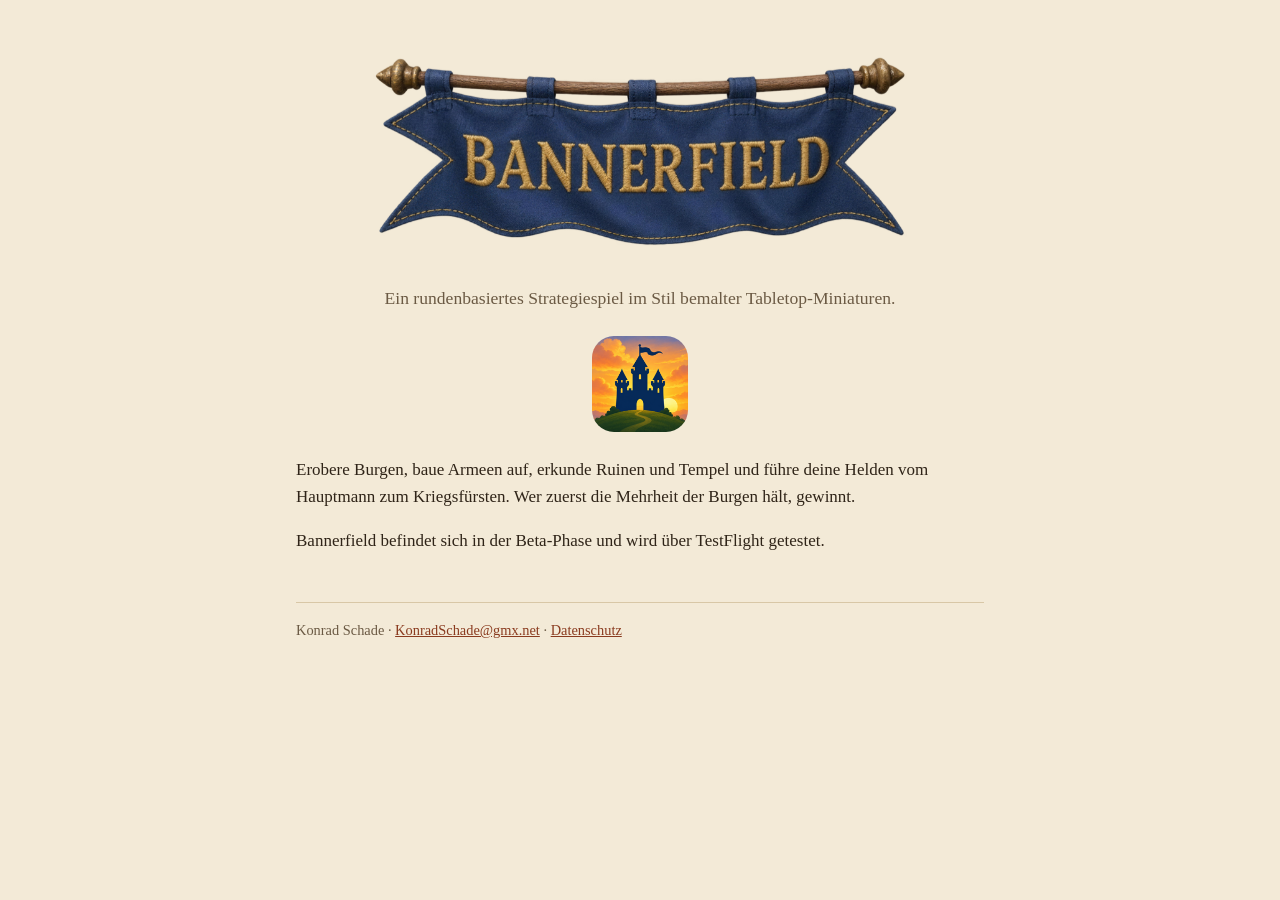
==== index.html @ 372ec052 "Bannerfield-Website mit Datenschutzerklärung Co-Authored-By: Claude Opus 5.5 <noreply@anthropic.com>" ====
<!doctype html>
<html lang="de">
<head>
<meta charset="utf-8">
<meta name="viewport" content="width=device-width, initial-scale=1">
<title>Bannerfield</title>
<link rel="stylesheet" href="style.css">
<link rel="icon" href="icon.png">
</head>
<body>
<main>
  <img class="logo" src="logo.png" alt="Bannerfield">
  <p class="lead">Ein rundenbasiertes Strategiespiel im Stil bemalter Tabletop-Miniaturen.</p>
  <img class="icon" src="icon.png" alt="">
  <p>Erobere Burgen, baue Armeen auf, erkunde Ruinen und Tempel und führe deine Helden vom Hauptmann
  zum Kriegsfürsten. Wer zuerst die Mehrheit der Burgen hält, gewinnt.</p>
  <p>Bannerfield befindet sich in der Beta-Phase und wird über TestFlight getestet.</p>
  <footer>
    Konrad Schade · <a href="mailto:KonradSchade@gmx.net">KonradSchade@gmx.net</a> ·
    <a href="datenschutz/">Datenschutz</a>
  </footer>
</main>
</body>
</html>
---- style.css ----
:root { --bg: #f3ead7; --ink: #2f2418; --muted: #6b5a44; --line: #d8c7a6; --accent: #8a3b1f; }
@media (prefers-color-scheme: dark) {
  :root { --bg: #1f1a14; --ink: #efe4cf; --muted: #b8a68a; --line: #4a3d2e; --accent: #e09a6b; }
}
* { box-sizing: border-box; }
body { margin: 0; background: var(--bg); color: var(--ink);
  font: 17px/1.6 "Iowan Old Style", "Palatino Linotype", Palatino, Georgia, serif; }
main { max-width: 720px; margin: 0 auto; padding: 32px 16px 64px; }
h1, h2 { line-height: 1.25; letter-spacing: 0.02em; }
h1 { font-size: 1.8rem; margin-top: 0.5em; }
h2 { font-size: 1.2rem; margin-top: 2em; }
a { color: var(--accent); }
.logo { display: block; width: 100%; max-width: 560px; height: auto; margin: 0 auto 8px; }
.lead { font-size: 1.1rem; color: var(--muted); text-align: center; }
.icon { display: block; width: 96px; height: 96px; border-radius: 22px; margin: 24px auto; }
footer { margin-top: 48px; padding-top: 16px; border-top: 1px solid var(--line); color: var(--muted); font-size: 0.9rem; }
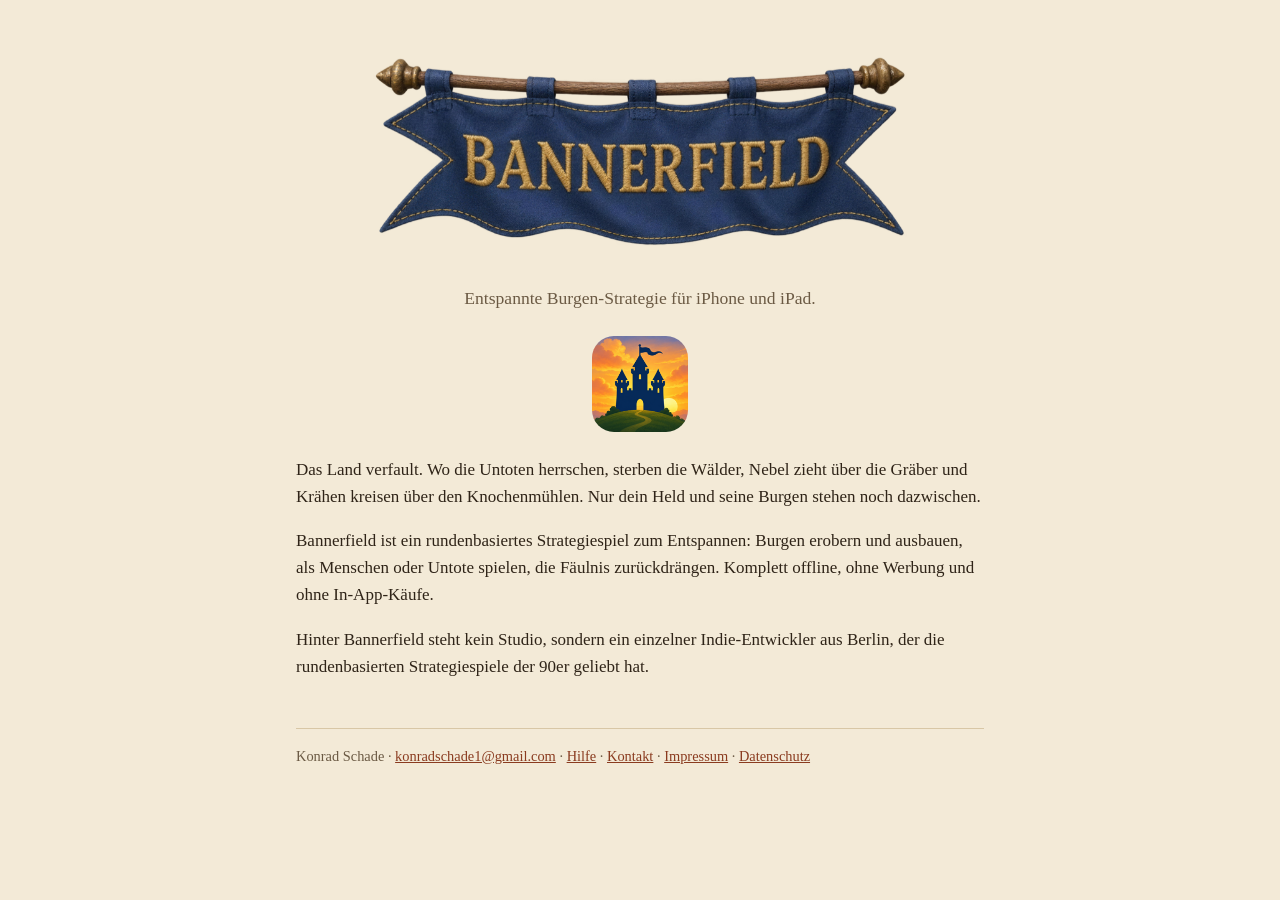
==== commit 78de8687: "Impressum, Kontaktformular, Hilfeseite, Datenschutz um Feedback, Kontaktformular und Kauf über Apple" ====
--- a/index.html
+++ b/index.html
@@ -10,14 +10,17 @@
 <body>
 <main>
   <img class="logo" src="logo.png" alt="Bannerfield">
-  <p class="lead">Ein rundenbasiertes Strategiespiel im Stil bemalter Tabletop-Miniaturen.</p>
+  <p class="lead">Entspannte Burgen-Strategie für iPhone und iPad.</p>
   <img class="icon" src="icon.png" alt="">
-  <p>Erobere Burgen, baue Armeen auf, erkunde Ruinen und Tempel und führe deine Helden vom Hauptmann
-  zum Kriegsfürsten. Wer zuerst die Mehrheit der Burgen hält, gewinnt.</p>
-  <p>Bannerfield befindet sich in der Beta-Phase und wird über TestFlight getestet.</p>
+  <p>Das Land verfault. Wo die Untoten herrschen, sterben die Wälder, Nebel zieht über die Gräber und Krähen
+  kreisen über den Knochenmühlen. Nur dein Held und seine Burgen stehen noch dazwischen.</p>
+  <p>Bannerfield ist ein rundenbasiertes Strategiespiel zum Entspannen: Burgen erobern und ausbauen, als Menschen
+  oder Untote spielen, die Fäulnis zurückdrängen. Komplett offline, ohne Werbung und ohne In-App-Käufe.</p>
+  <p>Hinter Bannerfield steht kein Studio, sondern ein einzelner Indie-Entwickler aus Berlin, der die
+  rundenbasierten Strategiespiele der 90er geliebt hat.</p>
   <footer>
-    Konrad Schade · <a href="mailto:KonradSchade@gmx.net">KonradSchade@gmx.net</a> ·
-    <a href="datenschutz/">Datenschutz</a>
+    Konrad Schade · <a href="mailto:konradschade1@gmail.com">konradschade1@gmail.com</a> ·
+    <a href="support/">Hilfe</a> · <a href="kontakt/">Kontakt</a> · <a href="impressum/">Impressum</a> · <a href="datenschutz/">Datenschutz</a>
   </footer>
 </main>
 </body>
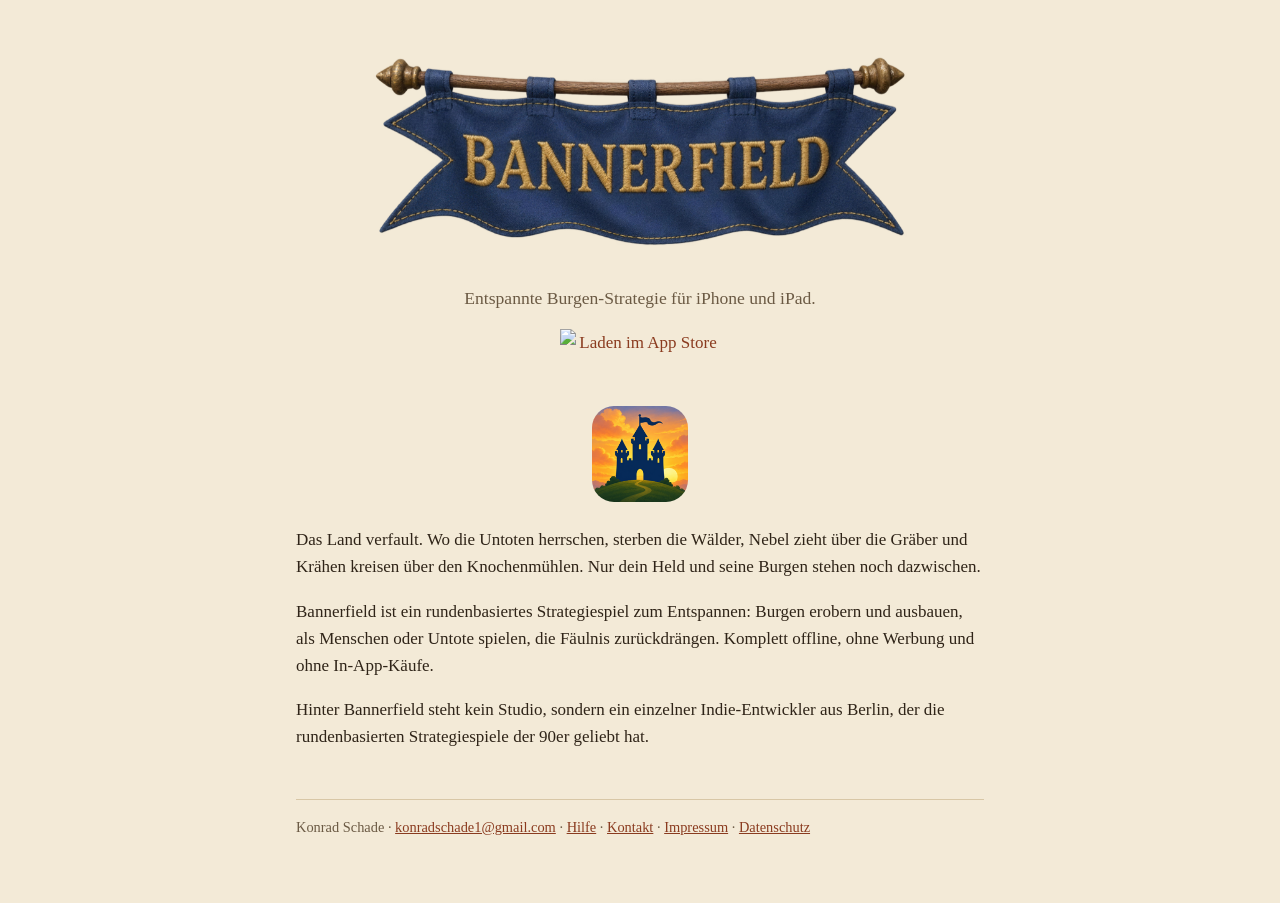
==== commit 9396cf42: "App-Store-Badge mit Link zur Bannerfield-Seite auf der Startseite Co-Authored-By: Claude Opus 5.5 <n" ====
--- a/index.html
+++ b/index.html
@@ -11,6 +11,7 @@
 <main>
   <img class="logo" src="logo.png" alt="Bannerfield">
   <p class="lead">Entspannte Burgen-Strategie für iPhone und iPad.</p>
+  <p class="store"><a href="https://apps.apple.com/de/app/bannerfield/id6818740691"><img src="https://tools.applemarketingtools.com/api/badges/download-on-the-app-store/black/de-de?size=250x83" alt="Laden im App Store" width="160" height="53"></a></p>
   <img class="icon" src="icon.png" alt="">
   <p>Das Land verfault. Wo die Untoten herrschen, sterben die Wälder, Nebel zieht über die Gräber und Krähen
   kreisen über den Knochenmühlen. Nur dein Held und seine Burgen stehen noch dazwischen.</p>
--- a/style.css
+++ b/style.css
@@ -12,5 +12,7 @@
 a { color: var(--accent); }
 .logo { display: block; width: 100%; max-width: 560px; height: auto; margin: 0 auto 8px; }
 .lead { font-size: 1.1rem; color: var(--muted); text-align: center; }
+.store { text-align: center; margin: 16px 0 0; }
+.store img { display: inline-block; height: 53px; width: auto; }
 .icon { display: block; width: 96px; height: 96px; border-radius: 22px; margin: 24px auto; }
 footer { margin-top: 48px; padding-top: 16px; border-top: 1px solid var(--line); color: var(--muted); font-size: 0.9rem; }
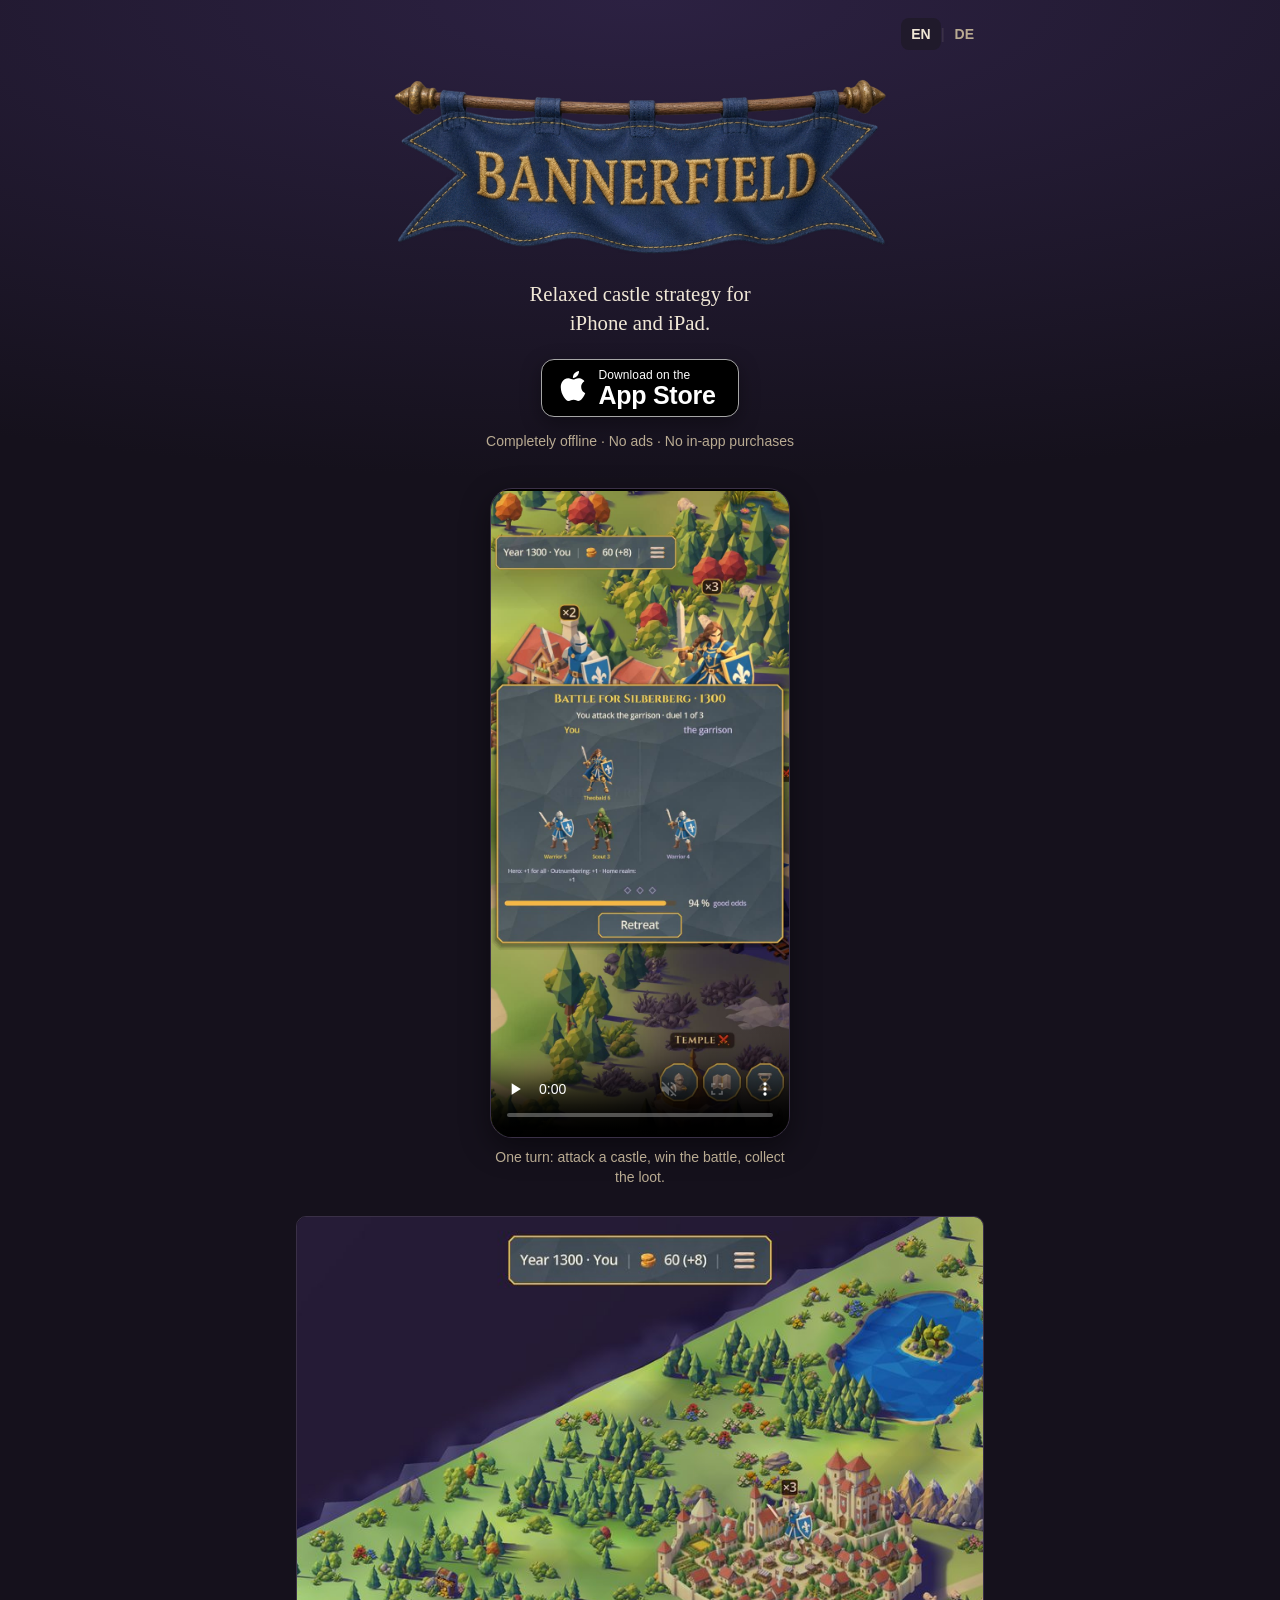
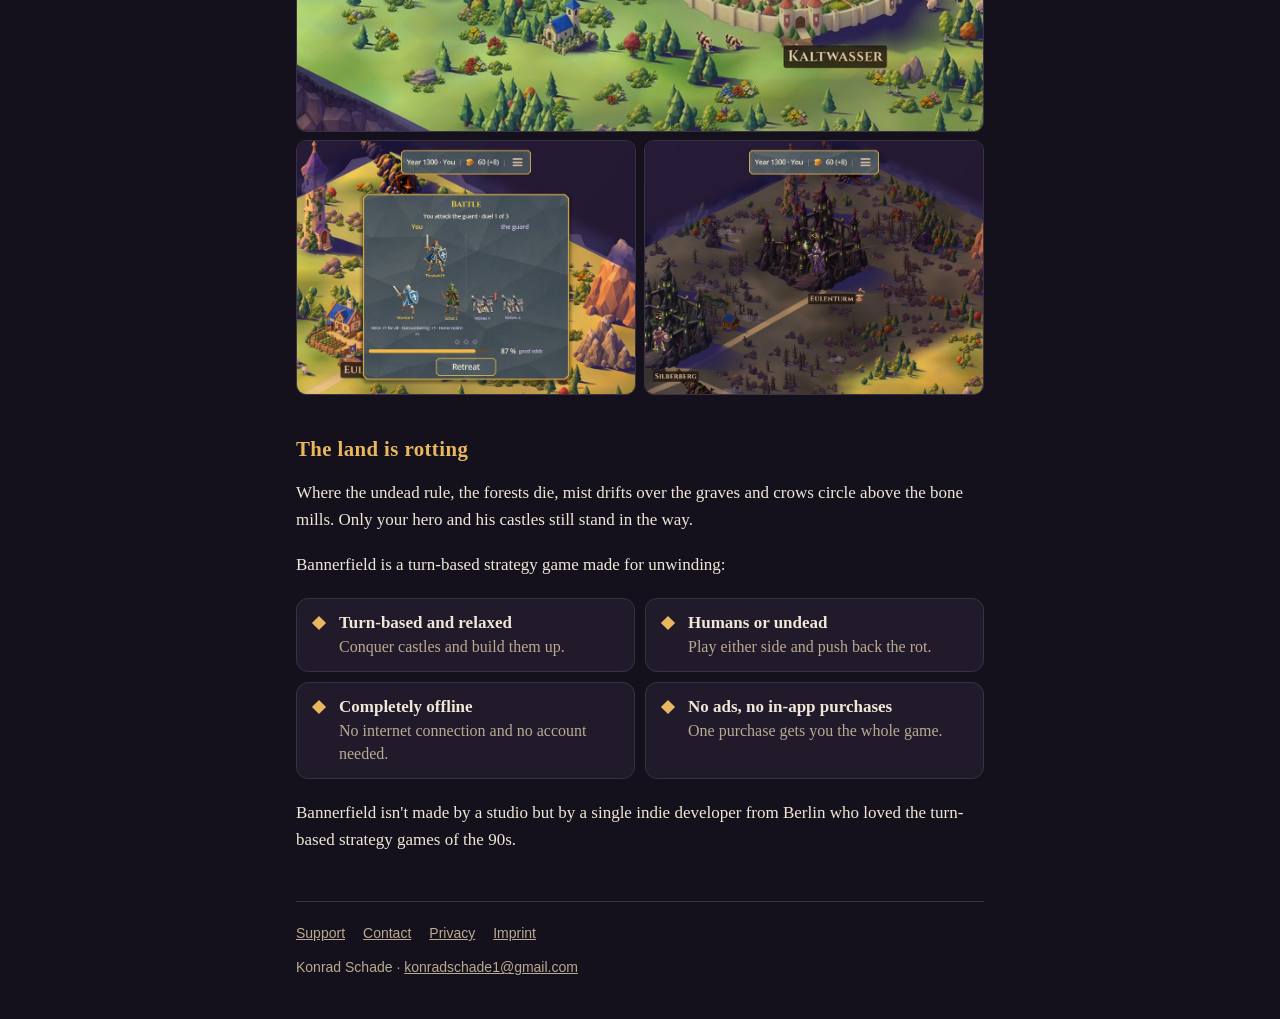
==== commit 10cefeac: "Englische Startseite, deutsche Fassung unter /de/, eigener App-Store-Knopf, Video und Spielszenen au" ====
--- a/index.html
+++ b/index.html
@@ -1,27 +1,76 @@
 <!doctype html>
-<html lang="de">
+<html lang="en">
 <head>
 <meta charset="utf-8">
 <meta name="viewport" content="width=device-width, initial-scale=1">
-<title>Bannerfield</title>
+<title>Bannerfield – relaxed castle strategy for iPhone and iPad</title>
+<meta name="description" content="Bannerfield is a relaxing turn-based strategy game for iPhone and iPad: conquer and upgrade castles, play as humans or undead, push back the rot. Completely offline, no ads, no in-app purchases.">
+<meta name="theme-color" content="#15111c">
+<meta name="apple-itunes-app" content="app-id=6818740691">
+<meta property="og:type" content="website">
+<meta property="og:title" content="Bannerfield">
+<meta property="og:description" content="Relaxed castle strategy for iPhone and iPad.">
+<meta property="og:url" content="https://konradschade.github.io/bannerfield/">
+<meta property="og:image" content="https://konradschade.github.io/bannerfield/media/castle_en.jpg">
+<link rel="alternate" hreflang="en" href="https://konradschade.github.io/bannerfield/">
+<link rel="alternate" hreflang="de" href="https://konradschade.github.io/bannerfield/de/">
+<link rel="alternate" hreflang="x-default" href="https://konradschade.github.io/bannerfield/">
 <link rel="stylesheet" href="style.css">
 <link rel="icon" href="icon.png">
+<link rel="apple-touch-icon" href="icon.png">
 </head>
 <body>
 <main>
-  <img class="logo" src="logo.png" alt="Bannerfield">
-  <p class="lead">Entspannte Burgen-Strategie für iPhone und iPad.</p>
-  <p class="store"><a href="https://apps.apple.com/de/app/bannerfield/id6818740691"><img src="https://tools.applemarketingtools.com/api/badges/download-on-the-app-store/black/de-de?size=250x83" alt="Laden im App Store" width="160" height="53"></a></p>
-  <img class="icon" src="icon.png" alt="">
-  <p>Das Land verfault. Wo die Untoten herrschen, sterben die Wälder, Nebel zieht über die Gräber und Krähen
-  kreisen über den Knochenmühlen. Nur dein Held und seine Burgen stehen noch dazwischen.</p>
-  <p>Bannerfield ist ein rundenbasiertes Strategiespiel zum Entspannen: Burgen erobern und ausbauen, als Menschen
-  oder Untote spielen, die Fäulnis zurückdrängen. Komplett offline, ohne Werbung und ohne In-App-Käufe.</p>
-  <p>Hinter Bannerfield steht kein Studio, sondern ein einzelner Indie-Entwickler aus Berlin, der die
-  rundenbasierten Strategiespiele der 90er geliebt hat.</p>
+  <header class="topbar">
+    <nav class="lang" aria-label="Language">
+      <a href="./" lang="en" aria-current="page">EN</a>|<a href="de/" lang="de" hreflang="de">DE</a>
+    </nav>
+  </header>
+
+  <section class="hero">
+    <h1><img class="logo" src="logo.png" alt="Bannerfield" width="900" height="376"></h1>
+    <p class="pitch">Relaxed castle strategy for iPhone and iPad.</p>
+    <a class="appstore" href="https://apps.apple.com/app/bannerfield/id6818740691">
+      <svg viewBox="0 0 24 24" aria-hidden="true"><path d="M12.152 6.896c-.948 0-2.415-1.078-3.96-1.04-2.04.027-3.91 1.183-4.961 3.014-2.117 3.675-.546 9.103 1.519 12.09 1.013 1.454 2.208 3.09 3.792 3.039 1.52-.065 2.09-.987 3.935-.987 1.831 0 2.35.987 3.96.948 1.637-.026 2.676-1.48 3.676-2.948 1.156-1.688 1.636-3.325 1.662-3.415-.039-.013-3.182-1.221-3.22-4.857-.026-3.04 2.48-4.494 2.597-4.559-1.429-2.09-3.623-2.324-4.39-2.376-2-.156-3.675 1.09-4.61 1.09zM15.53 3.83c.843-1.012 1.4-2.427 1.245-3.83-1.207.052-2.662.805-3.532 1.818-.78.896-1.454 2.338-1.273 3.714 1.338.104 2.715-.688 3.559-1.701"/></svg>
+      <span><small>Download on the</small><b>App Store</b></span>
+    </a>
+    <p class="facts"><span>Completely offline</span> · <span>No ads</span> · <span>No in-app purchases</span></p>
+  </section>
+
+  <section class="media" aria-label="Gameplay">
+    <figure class="video">
+      <video controls playsinline muted loop preload="none" width="720" height="1560" poster="media/gameplay_poster.jpg">
+        <source src="media/gameplay.mp4" type="video/mp4">
+      </video>
+      <figcaption>One turn: attack a castle, win the battle, collect the loot.</figcaption>
+    </figure>
+    <div class="shots">
+      <a href="media/castle_en.jpg"><img src="media/castle_en.jpg" width="900" height="585" loading="lazy" alt="The neutral castle Kaltwasser by a lake"></a>
+      <a href="media/battle_en.jpg"><img src="media/battle_en.jpg" width="900" height="585" loading="lazy" alt="A battle against the wolves guarding a special site"></a>
+      <a href="media/rot_en.jpg"><img src="media/rot_en.jpg" width="900" height="585" loading="lazy" alt="Undead castles in the rotting land"></a>
+    </div>
+  </section>
+
+  <section>
+    <h2>The land is rotting</h2>
+    <p>Where the undead rule, the forests die, mist drifts over the graves and crows circle above the bone
+    mills. Only your hero and his castles still stand in the way.</p>
+    <p>Bannerfield is a turn-based strategy game made for unwinding:</p>
+    <ul class="features">
+      <li><b>Turn-based and relaxed</b>Conquer castles and build them up.</li>
+      <li><b>Humans or undead</b>Play either side and push back the rot.</li>
+      <li><b>Completely offline</b>No internet connection and no account needed.</li>
+      <li><b>No ads, no <span class="nw">in-app</span> purchases</b>One purchase gets you the whole game.</li>
+    </ul>
+    <p>Bannerfield isn't made by a studio but by a single indie developer from Berlin who loved the
+    turn-based strategy games of the 90s.</p>
+  </section>
+
   <footer>
-    Konrad Schade · <a href="mailto:konradschade1@gmail.com">konradschade1@gmail.com</a> ·
-    <a href="support/">Hilfe</a> · <a href="kontakt/">Kontakt</a> · <a href="impressum/">Impressum</a> · <a href="datenschutz/">Datenschutz</a>
+    <nav aria-label="Footer">
+      <a href="support/">Support</a><a href="contact/">Contact</a><a href="datenschutz/">Privacy</a><a href="impressum/">Imprint</a>
+    </nav>
+    Konrad Schade · <a href="mailto:konradschade1@gmail.com">konradschade1@gmail.com</a>
   </footer>
 </main>
 </body>
--- a/style.css
+++ b/style.css
@@ -1,18 +1,100 @@
-:root { --bg: #f3ead7; --ink: #2f2418; --muted: #6b5a44; --line: #d8c7a6; --accent: #8a3b1f; }
-@media (prefers-color-scheme: dark) {
-  :root { --bg: #1f1a14; --ink: #efe4cf; --muted: #b8a68a; --line: #4a3d2e; --accent: #e09a6b; }
+/* Bannerfield-Website: immer dunkel, mobil zuerst, keine externen Schriften oder Dienste */
+:root {
+  color-scheme: dark;
+  --bg: #15111c; --bg2: #201a2b; --ink: #f0e7d6; --muted: #b9ab92; --line: #3a3047;
+  --accent: #e8b75e; --link: #f2c47c;
+  --serif: "Iowan Old Style", "Palatino Linotype", Palatino, Georgia, serif;
+  --sans: -apple-system, BlinkMacSystemFont, "Segoe UI", Roboto, Helvetica, Arial, sans-serif;
 }
 * { box-sizing: border-box; }
-body { margin: 0; background: var(--bg); color: var(--ink);
-  font: 17px/1.6 "Iowan Old Style", "Palatino Linotype", Palatino, Georgia, serif; }
-main { max-width: 720px; margin: 0 auto; padding: 32px 16px 64px; }
-h1, h2 { line-height: 1.25; letter-spacing: 0.02em; }
-h1 { font-size: 1.8rem; margin-top: 0.5em; }
-h2 { font-size: 1.2rem; margin-top: 2em; }
-a { color: var(--accent); }
-.logo { display: block; width: 100%; max-width: 560px; height: auto; margin: 0 auto 8px; }
-.lead { font-size: 1.1rem; color: var(--muted); text-align: center; }
-.store { text-align: center; margin: 16px 0 0; }
-.store img { display: inline-block; height: 53px; width: auto; }
-.icon { display: block; width: 96px; height: 96px; border-radius: 22px; margin: 24px auto; }
-footer { margin-top: 48px; padding-top: 16px; border-top: 1px solid var(--line); color: var(--muted); font-size: 0.9rem; }
+html { -webkit-text-size-adjust: 100%; background: var(--bg); }
+body {
+  margin: 0; color: var(--ink); font: 17px/1.6 var(--serif); overflow-wrap: break-word;
+  background: var(--bg) radial-gradient(ellipse 120% 480px at 50% 0, #2c2142 0%, rgba(21, 17, 28, 0) 100%) no-repeat;
+}
+main { max-width: 720px; margin: 0 auto; padding: 12px 16px 40px; }
+img, video { max-width: 100%; }
+a { color: var(--link); }
+h1, h2, h3 { line-height: 1.25; letter-spacing: 0.02em; }
+h1 { font-size: 1.8rem; margin: 0.6em 0 0.4em; }
+h2 { font-size: 1.3rem; margin: 2em 0 0.5em; color: var(--accent); }
+h3 { font-size: 1.05rem; margin: 1.6em 0 0.3em; }
+
+/* Kopfzeile: Zurück-Link links, Sprachumschalter EN | DE rechts */
+.topbar { display: flex; align-items: center; gap: 12px; min-height: 44px; font: 15px/1.4 var(--sans); }
+.topbar .back { text-decoration: none; }
+.lang { margin-left: auto; display: flex; align-items: center; font: 600 14px/1 var(--sans); color: var(--line); }
+.lang a { padding: 9px 10px; border-radius: 8px; text-decoration: none; color: var(--muted); }
+.lang a:hover { color: var(--ink); }
+.lang a[aria-current] { color: var(--ink); background: var(--bg2); }
+
+/* Kopf der Startseite */
+.hero { text-align: center; }
+.hero h1 { margin: 0; }
+.logo { display: block; width: 100%; max-width: 520px; height: auto; margin: 0 auto; }
+.pitch { font-size: 1.3rem; line-height: 1.4; margin: 6px auto 22px; max-width: 26ch; }
+
+/* Eigener App-Store-Knopf (kein nachgeladenes Badge) */
+.appstore {
+  display: inline-flex; align-items: center; gap: 10px; min-height: 58px; padding: 8px 22px 8px 16px;
+  background: #000; color: #fff; border: 1px solid #a6a6a6; border-radius: 13px;
+  font-family: var(--sans); text-decoration: none; text-align: left;
+  box-shadow: 0 6px 20px rgba(0, 0, 0, 0.35); transition: transform 0.12s, border-color 0.12s;
+}
+.appstore:hover { border-color: #fff; }
+.appstore:active { transform: scale(0.97); }
+.appstore:focus-visible { outline: 3px solid var(--accent); outline-offset: 3px; }
+.appstore svg { width: 30px; height: 30px; flex: none; fill: currentColor; margin-top: -4px; }
+.appstore span { display: flex; flex-direction: column; line-height: 1.05; }
+.appstore small { font-size: 12px; font-weight: 500; letter-spacing: 0.01em; }
+.appstore b { font-size: 25px; font-weight: 600; letter-spacing: -0.01em; }
+.facts { margin: 14px 0 0; color: var(--muted); font: 14px/1.5 var(--sans); }
+.facts span, .nw { white-space: nowrap; }
+
+/* Video und Spielszenen */
+.media { margin: 36px 0 0; }
+.video { margin: 0 auto; width: min(100%, 300px, 34vh); }
+.video video {
+  display: block; width: 100%; height: auto; aspect-ratio: 720 / 1560;
+  background: #000; border-radius: 22px; border: 1px solid var(--line);
+  box-shadow: 0 10px 30px rgba(0, 0, 0, 0.45);
+}
+.media figcaption { margin-top: 10px; text-align: center; color: var(--muted); font: 14px/1.4 var(--sans); }
+.shots { display: grid; grid-template-columns: 1fr 1fr; gap: 8px; margin-top: 28px; }
+.shots a:first-child { grid-column: 1 / -1; }
+.shots img {
+  display: block; width: 100%; height: auto; aspect-ratio: 4 / 3; object-fit: cover;
+  border-radius: 10px; border: 1px solid var(--line);
+}
+
+/* Beschreibung und Stichpunkte */
+.features { list-style: none; padding: 0; margin: 20px 0; display: grid; gap: 10px; }
+.features li {
+  position: relative; padding: 12px 14px 12px 42px;
+  background: var(--bg2); border: 1px solid var(--line); border-radius: 12px;
+  font-size: 16px; line-height: 1.45; color: var(--muted);
+}
+.features li::before {
+  content: ""; position: absolute; left: 17px; top: 19px; width: 10px; height: 10px;
+  background: var(--accent); transform: rotate(45deg);
+}
+.features b { display: block; color: var(--ink); font-size: 17px; }
+@media (min-width: 600px) {
+  .features { grid-template-columns: 1fr 1fr; }
+}
+
+/* Hinweis auf Unterseiten (z. B. englischer Hinweis über Impressum/Datenschutz) */
+.note {
+  padding: 10px 14px; border: 1px solid var(--line); border-radius: 10px; background: var(--bg2);
+  color: var(--muted); font: 14px/1.5 var(--sans);
+}
+
+/* Fußzeile */
+footer {
+  margin-top: 48px; padding-top: 16px; border-top: 1px solid var(--line);
+  color: var(--muted); font: 14px/1.6 var(--sans);
+}
+footer nav { display: flex; flex-wrap: wrap; gap: 2px 18px; margin-bottom: 8px; }
+footer nav a { padding: 4px 0; }
+footer a { color: var(--muted); }
+footer a:hover { color: var(--ink); }
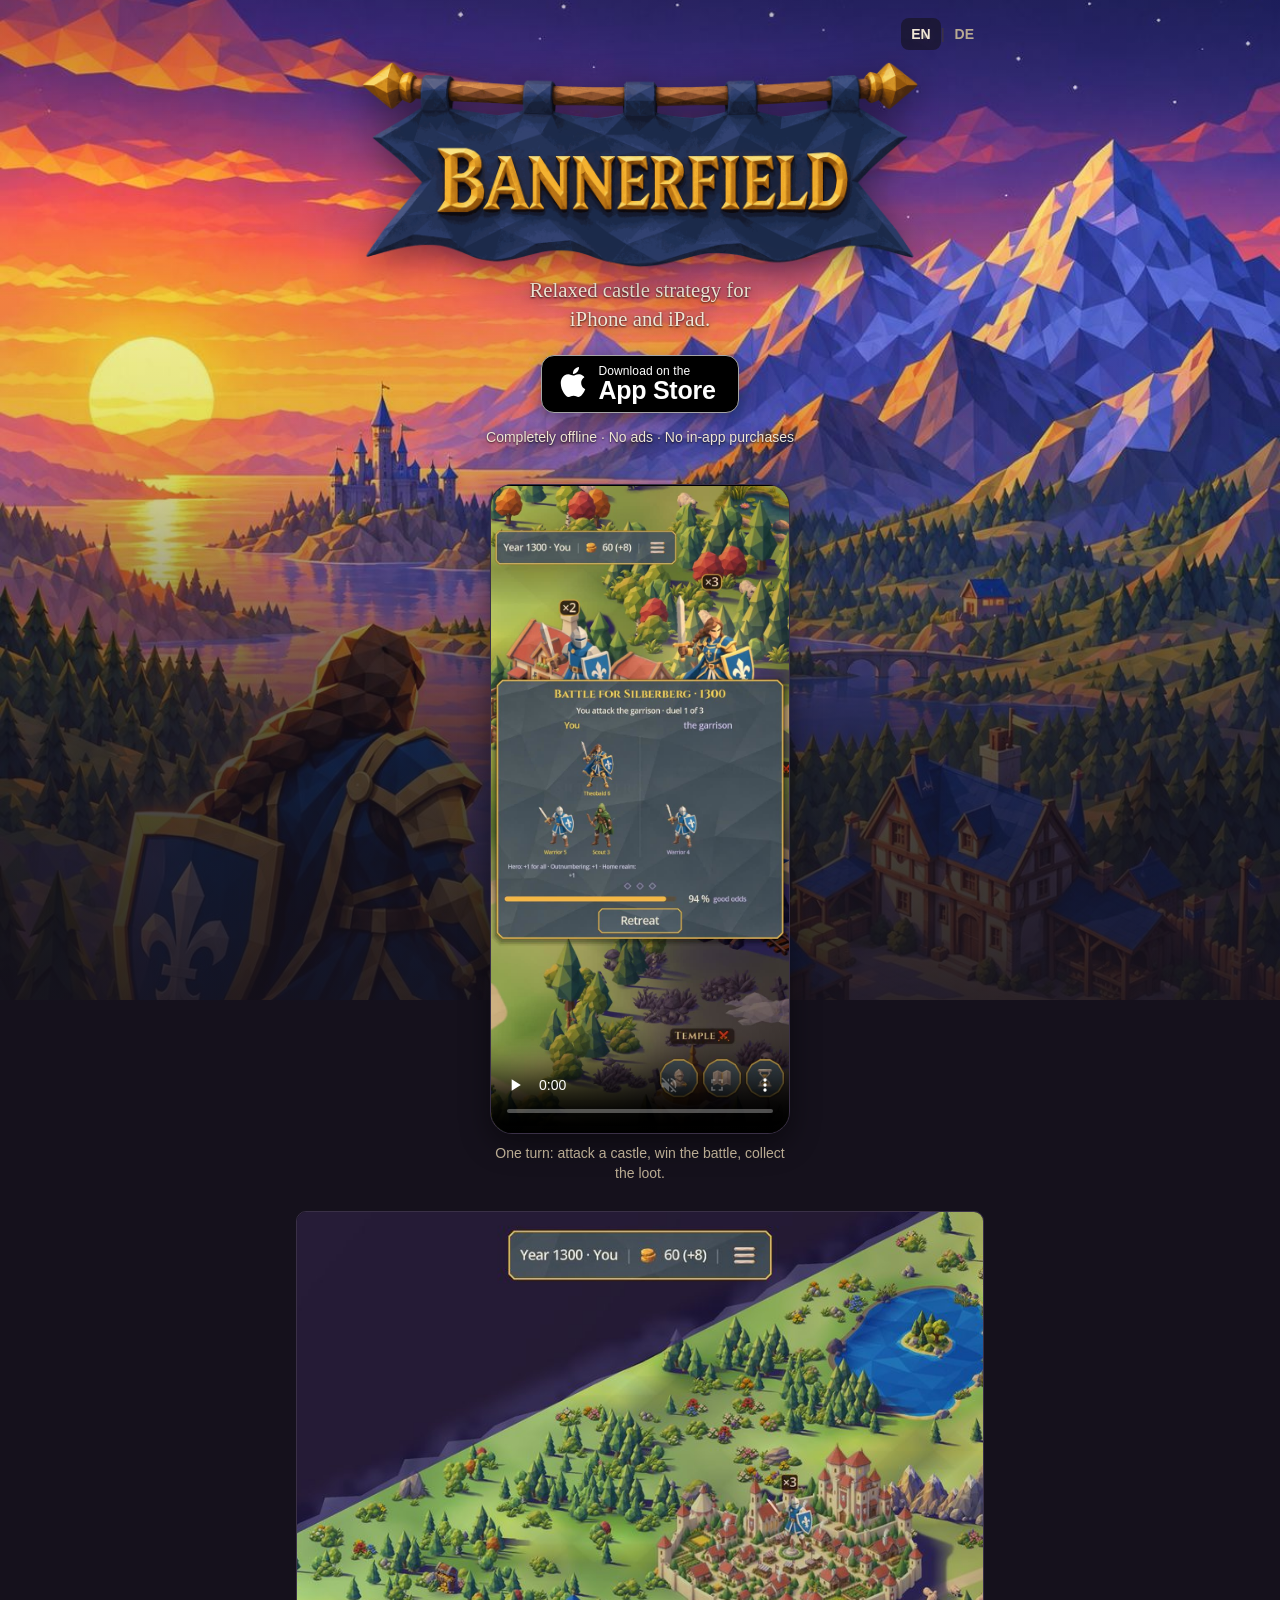
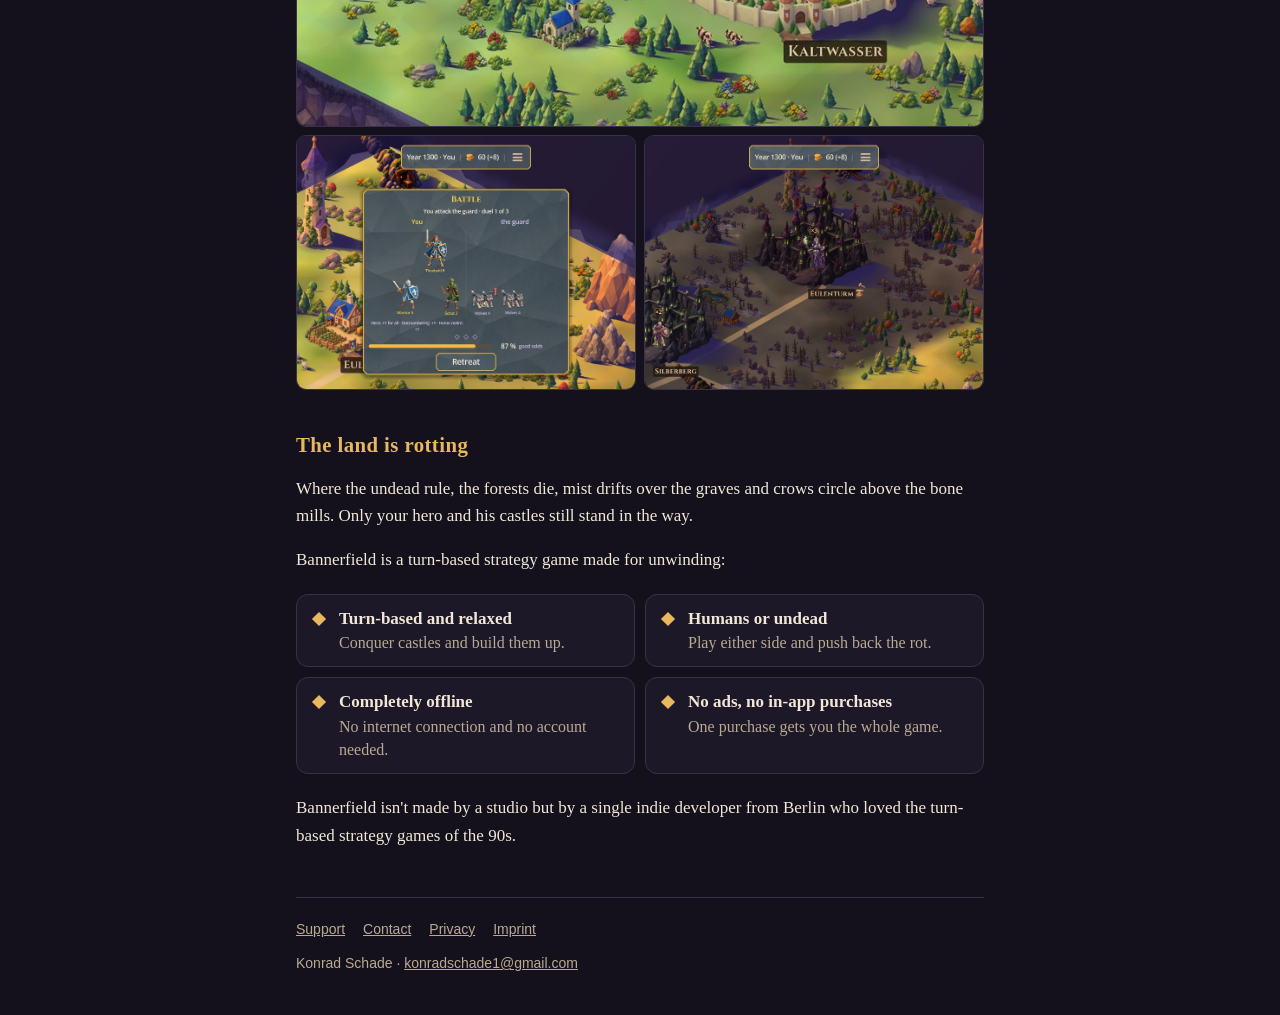
==== commit 148ab004: "Neue Low-Poly-Fahne und Low-Poly-Hintergrund (Titelbild des Spiels) - Startseite: Titelbild (Abendhi" ====
--- a/index.html
+++ b/index.html
@@ -15,11 +15,12 @@
 <link rel="alternate" hreflang="en" href="https://konradschade.github.io/bannerfield/">
 <link rel="alternate" hreflang="de" href="https://konradschade.github.io/bannerfield/de/">
 <link rel="alternate" hreflang="x-default" href="https://konradschade.github.io/bannerfield/">
-<link rel="stylesheet" href="style.css">
+<link rel="stylesheet" href="style.css?v=2">
 <link rel="icon" href="icon.png">
 <link rel="apple-touch-icon" href="icon.png">
 </head>
-<body>
+<body class="home">
+<div class="sky" aria-hidden="true"></div>
 <main>
   <header class="topbar">
     <nav class="lang" aria-label="Language">
@@ -28,7 +29,7 @@
   </header>
 
   <section class="hero">
-    <h1><img class="logo" src="logo.png" alt="Bannerfield" width="900" height="376"></h1>
+    <h1><img class="logo" src="logo.png?v=2" alt="Bannerfield" width="900" height="336"></h1>
     <p class="pitch">Relaxed castle strategy for iPhone and iPad.</p>
     <a class="appstore" href="https://apps.apple.com/app/bannerfield/id6818740691">
       <svg viewBox="0 0 24 24" aria-hidden="true"><path d="M12.152 6.896c-.948 0-2.415-1.078-3.96-1.04-2.04.027-3.91 1.183-4.961 3.014-2.117 3.675-.546 9.103 1.519 12.09 1.013 1.454 2.208 3.09 3.792 3.039 1.52-.065 2.09-.987 3.935-.987 1.831 0 2.35.987 3.96.948 1.637-.026 2.676-1.48 3.676-2.948 1.156-1.688 1.636-3.325 1.662-3.415-.039-.013-3.182-1.221-3.22-4.857-.026-3.04 2.48-4.494 2.597-4.559-1.429-2.09-3.623-2.324-4.39-2.376-2-.156-3.675 1.09-4.61 1.09zM15.53 3.83c.843-1.012 1.4-2.427 1.245-3.83-1.207.052-2.662.805-3.532 1.818-.78.896-1.454 2.338-1.273 3.714 1.338.104 2.715-.688 3.559-1.701"/></svg>
--- a/style.css
+++ b/style.css
@@ -10,8 +10,25 @@
 html { -webkit-text-size-adjust: 100%; background: var(--bg); }
 body {
   margin: 0; color: var(--ink); font: 17px/1.6 var(--serif); overflow-wrap: break-word;
-  background: var(--bg) radial-gradient(ellipse 120% 480px at 50% 0, #2c2142 0%, rgba(21, 17, 28, 0) 100%) no-repeat;
+  background: transparent; position: relative; min-height: 100vh;
 }
+/* Low-Poly-Hintergrund: das Titelbild des Spiels, hinter der ganzen Seite stark abgedunkelt (fest, scrollt nicht mit) */
+body::before {
+  content: ""; position: fixed; inset: 0; z-index: -2; pointer-events: none;
+  background: linear-gradient(rgba(21, 17, 28, 0.84), rgba(21, 17, 28, 0.9)), url("media/bg_title.jpg") center 30% / cover no-repeat;
+}
+/* Startseite: oben das Titelbild in voller Farbe (Abendhimmel, Berge, Heldin), läuft nach unten ins Dunkle aus */
+.sky {
+  position: absolute; top: 0; left: 0; right: 0; z-index: -1; pointer-events: none;
+  height: clamp(600px, 158vw, 1000px);
+  background:
+    linear-gradient(to bottom, rgba(21, 17, 28, 0.25) 0%, rgba(21, 17, 28, 0) 18%, rgba(21, 17, 28, 0.12) 45%,
+      rgba(21, 17, 28, 0.72) 74%, rgba(21, 17, 28, 0.9) 100%),
+    url("media/bg_title.jpg") center 12% / cover no-repeat;
+}
+.home .pitch, .home .facts { text-shadow: 0 1px 2px rgba(0, 0, 0, 0.75), 0 2px 14px rgba(0, 0, 0, 0.55); }
+.home .facts { color: var(--ink); }
+.home .lang a[aria-current] { background: rgba(21, 17, 28, 0.6); }
 main { max-width: 720px; margin: 0 auto; padding: 12px 16px 40px; }
 img, video { max-width: 100%; }
 a { color: var(--link); }
@@ -31,7 +48,7 @@
 /* Kopf der Startseite */
 .hero { text-align: center; }
 .hero h1 { margin: 0; }
-.logo { display: block; width: 100%; max-width: 520px; height: auto; margin: 0 auto; }
+.logo { display: block; width: 100%; max-width: 560px; height: auto; margin: 4px auto 0; filter: drop-shadow(0 8px 18px rgba(0, 0, 0, 0.45)); }
 .pitch { font-size: 1.3rem; line-height: 1.4; margin: 6px auto 22px; max-width: 26ch; }
 
 /* Eigener App-Store-Knopf (kein nachgeladenes Badge) */
@@ -71,7 +88,7 @@
 .features { list-style: none; padding: 0; margin: 20px 0; display: grid; gap: 10px; }
 .features li {
   position: relative; padding: 12px 14px 12px 42px;
-  background: var(--bg2); border: 1px solid var(--line); border-radius: 12px;
+  background: rgba(32, 26, 43, 0.82); border: 1px solid var(--line); border-radius: 12px;
   font-size: 16px; line-height: 1.45; color: var(--muted);
 }
 .features li::before {
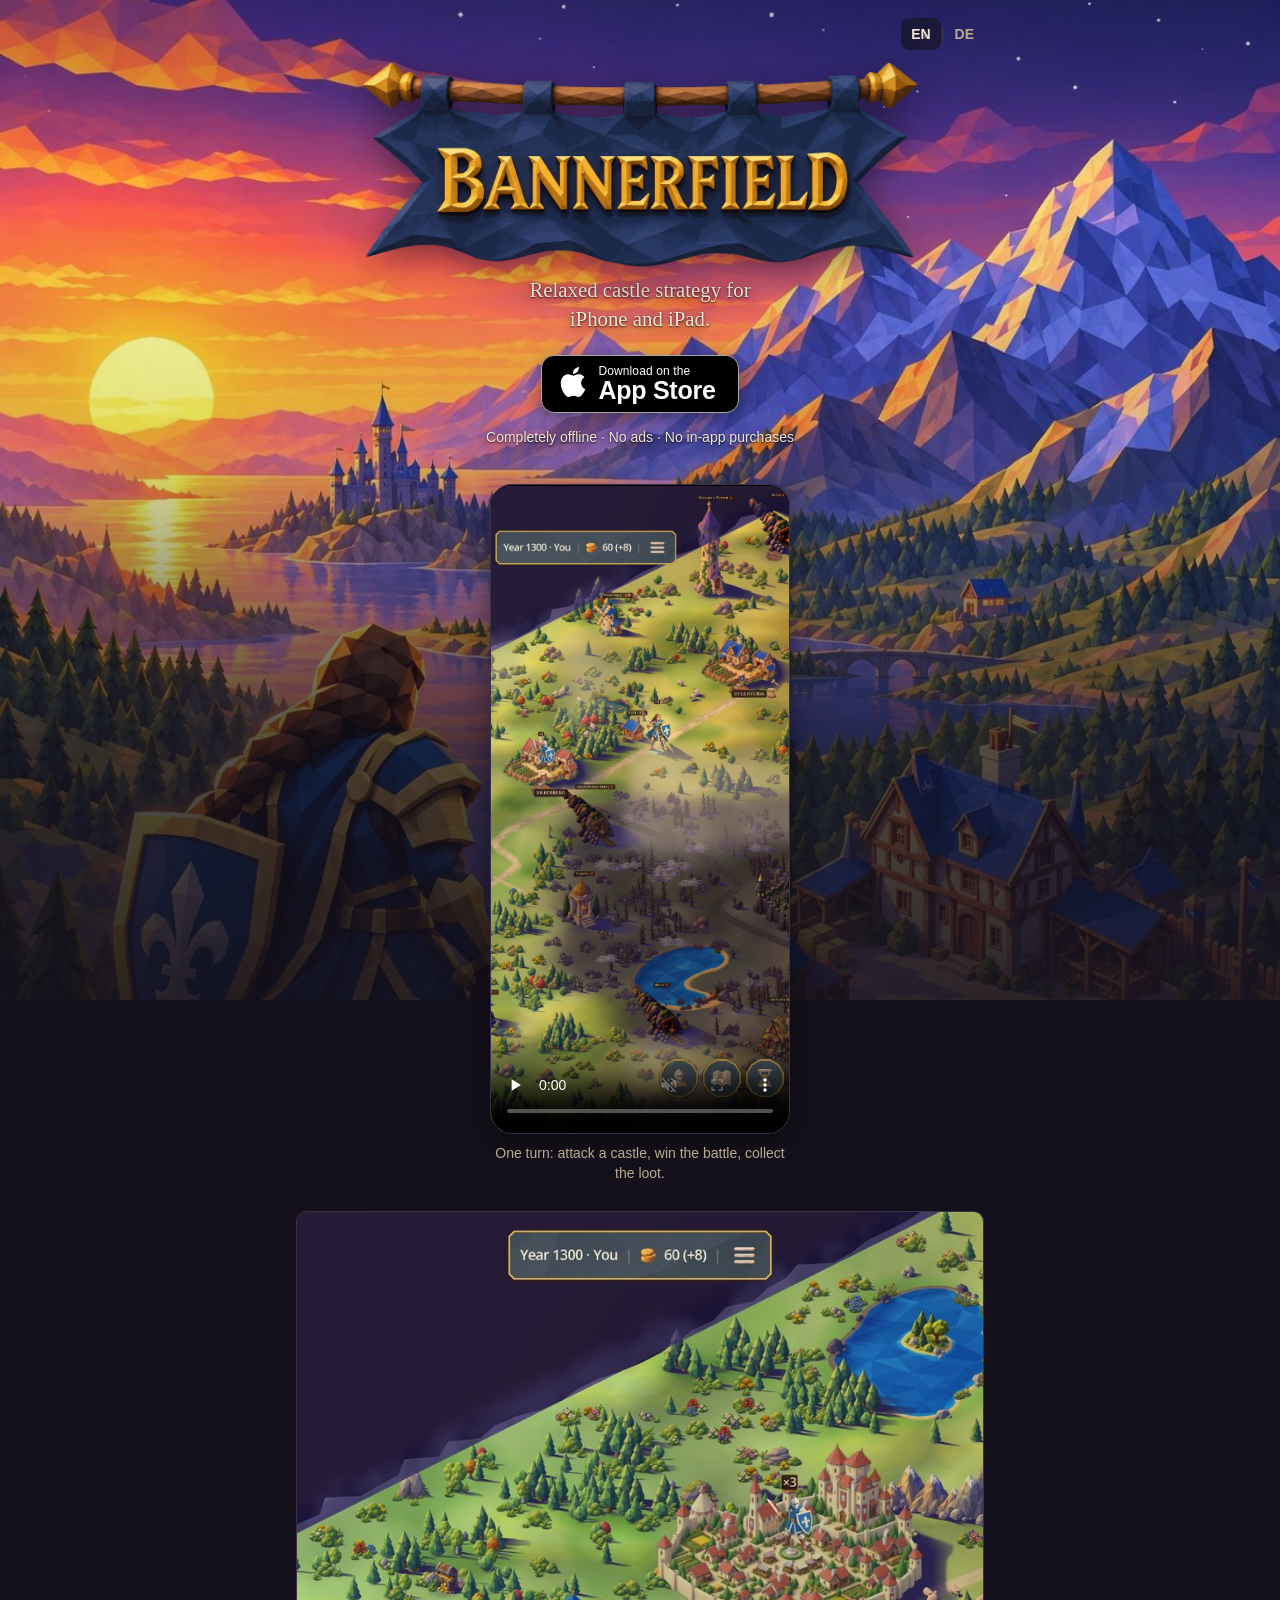
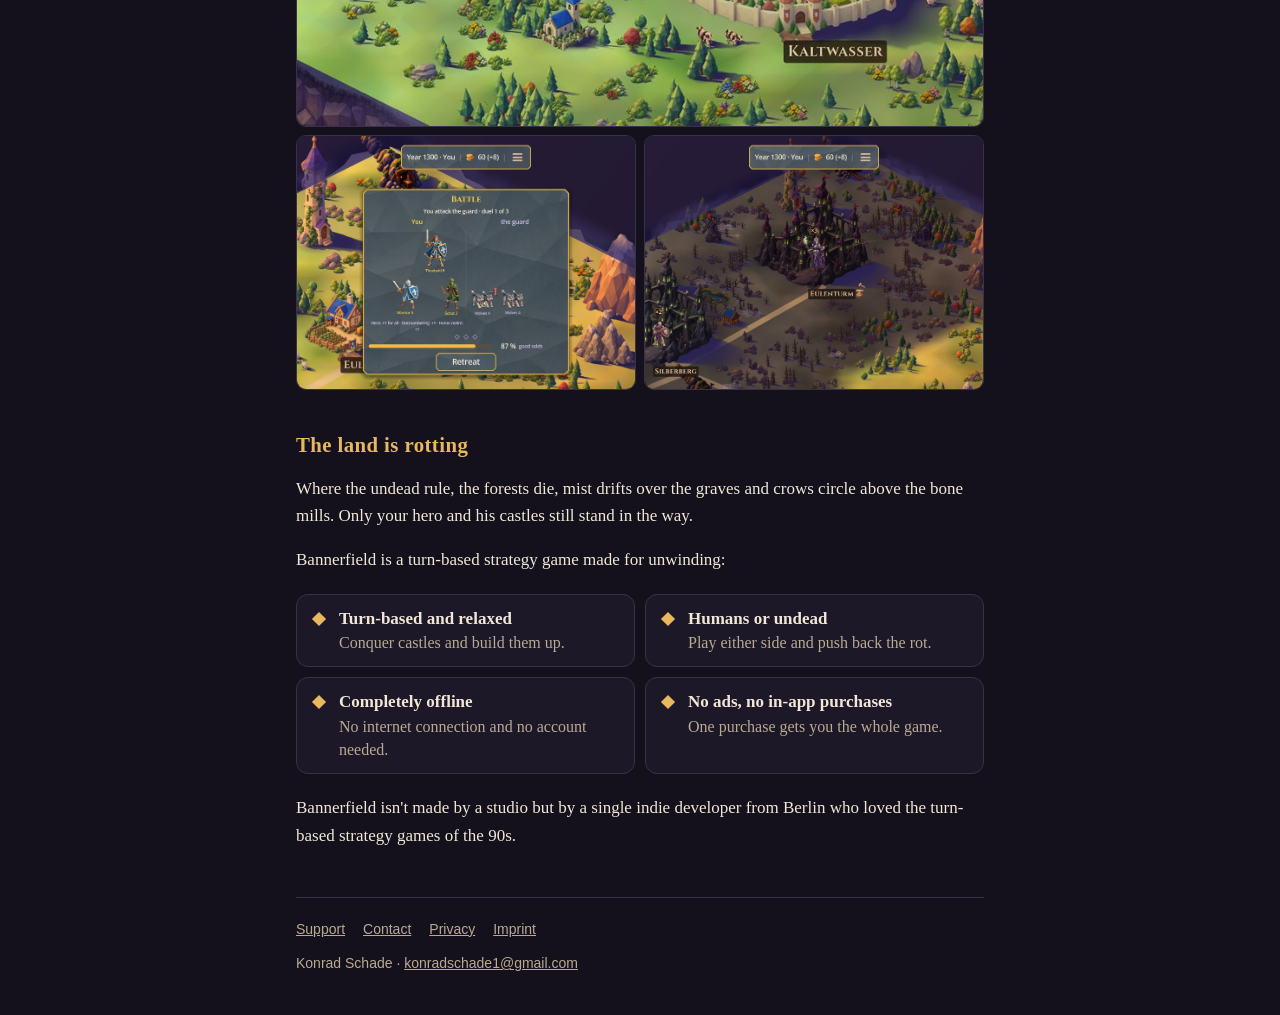
==== commit 2b2f140b: "Spielvideo neu: Angriff mit Start und Ziel im Bild, Marsch entlang der Straße (Store-Film 1.2.2) Co-" ====
--- a/index.html
+++ b/index.html
@@ -40,8 +40,8 @@
 
   <section class="media" aria-label="Gameplay">
     <figure class="video">
-      <video controls playsinline muted loop preload="none" width="720" height="1560" poster="media/gameplay_poster.jpg">
-        <source src="media/gameplay.mp4" type="video/mp4">
+      <video controls playsinline muted loop preload="none" width="720" height="1560" poster="media/gameplay_poster.jpg?v=3">
+        <source src="media/gameplay.mp4?v=3" type="video/mp4">
       </video>
       <figcaption>One turn: attack a castle, win the battle, collect the loot.</figcaption>
     </figure>
